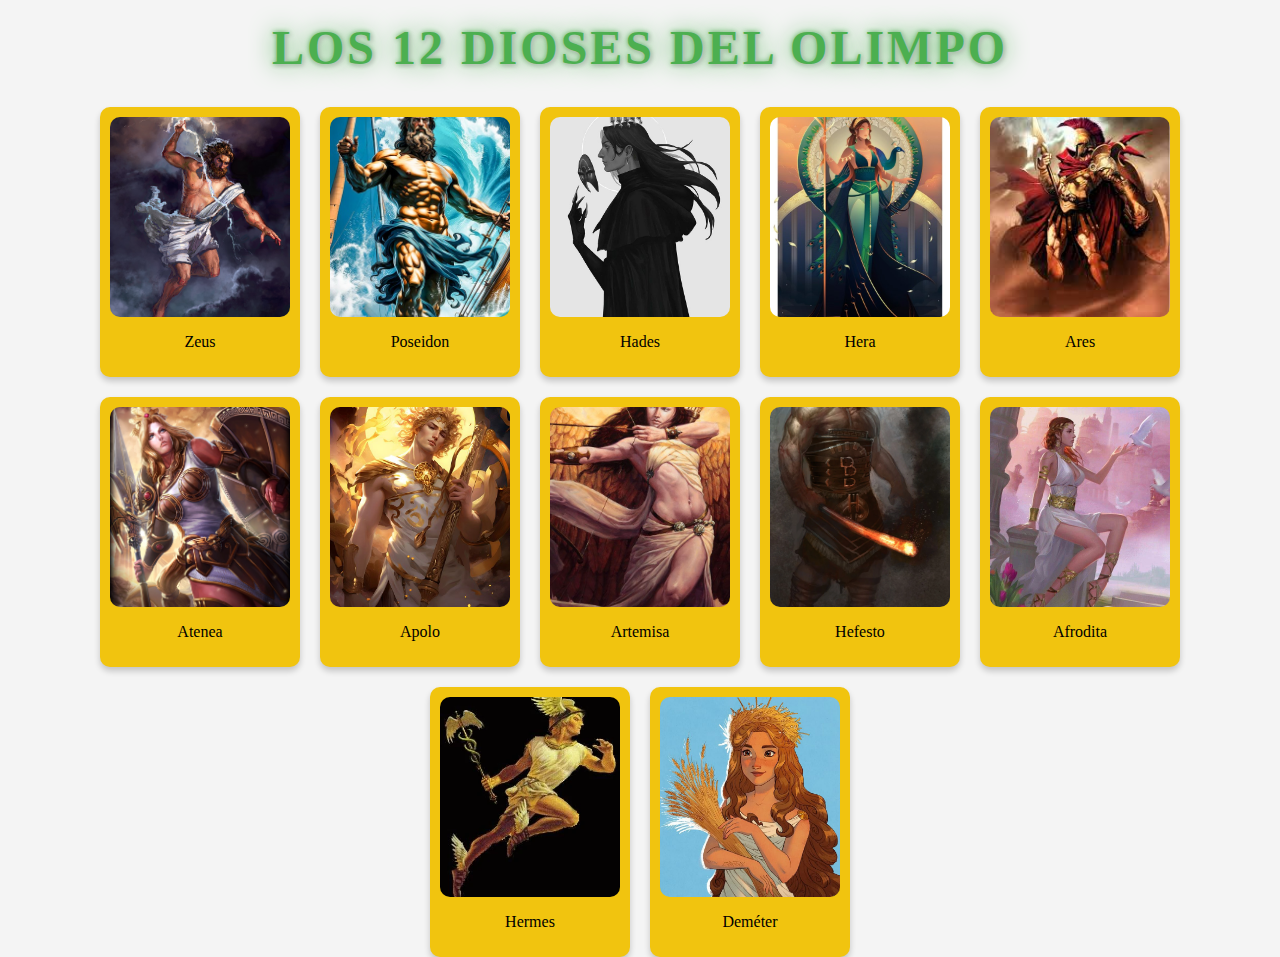
==== index.html @ 9069d21c "segunda prueba" ====
<html lang="es">
<head>
    <meta charset="UTF-8">
    <meta name="viewport" content="width=device-width, initial-scale=1.0">
    <title>Dioses del Olimpo</title>
    <!-- Cambiar la ruta del CSS -->
    <link rel="stylesheet" href="stilos/styless.css">
</head>
<body>
    <!-- Sonido de fondo en bucle -->
    <audio id="olympus-sound" loop autoplay>
        <!-- Cambiar la ruta del sonido -->
        <source src="sonido/olympus-sound.mp3" type="audio/mp3">
        Tu navegador no soporta la etiqueta de audio.
    </audio>

    <h1>Los 12 Dioses del Olimpo</h1>
    <div class="tarjetas-container" id="tarjetasContainer"></div>
    
    <div id="modal" class="modal oculto" onclick="cerrarModal(event)">
        <div class="modal-contenido">
            <span class="cerrar" onclick="cerrarModal()">&times;</span>
            <img id="modalImagen" src="" alt="Imagen del Dios">
            <h1 id="modalNombre"></h1>
            <p id="modalDescripcion"></p>
            <button id="masInfoBtn">Más información</button>
        </div>
    </div>
    
    <!-- Cambiar la ruta del script -->
    <script src="scripts/script.js" defer></script>
</body>
</html>
---- stilos/styless.css ----
/* Estilo general */
body {
    font-family: 'Creepster', cursive;
    text-align: center;
    background-color: #f4f4f4; /* Fondo suave */
    margin: 0;
    padding: 0;
}

/* Título principal */
h1 {
    color: #4CAF50; /* Verde oscuro */
    font-size: 3rem;
    margin-top: 20px;
    text-transform: uppercase;
    letter-spacing: 3px;
    text-shadow: 2px 2px 4px #c1c1c1, 0 0 25px #4CAF50, 0 0 5px #4CAF50;
}

/* Contenedor de las tarjetas */
.tarjetas-container {
    display: flex;
    flex-wrap: wrap;
    justify-content: center;
    gap: 20px;
    margin-top: 20px;
}

/* Estilo de cada tarjeta */
.tarjeta {
    background-color: #f1c40f; /* Dorado */
    border-radius: 10px;
    padding: 10px;
    box-shadow: 0px 4px 6px rgba(0, 0, 0, 0.2);
    width: 180px; /* Aumentar el tamaño para ajustar las fotos */
    cursor: pointer;
    transition: transform 0.3s ease, box-shadow 0.3s ease;
}

.tarjeta:hover {
    transform: translateY(-10px);
    box-shadow: 0px 6px 15px rgba(0, 0, 0, 0.2);
}

/* Estilo de las imágenes dentro de las tarjetas */
.tarjeta img {
    width: 100%;
    height: 200px; /* Fijar altura para mantener el aspecto */
    object-fit: cover; /* Asegura que las imágenes se mantengan proporcionales */
    border-radius: 10px;
}

/* Título dentro de la tarjeta */
.tarjeta h2 {
    color: #2c3e50;
    font-size: 1.4rem;
    margin: 15px 0 10px;
    background-color: #16a085; /* Verde oscuro */
    padding: 10px 0;
    text-transform: uppercase;
}

/* Modal de información */
.modal {
    display: flex;
    justify-content: center;
    align-items: center;
    position: fixed;
    top: 0;
    left: 0;
    width: 100%;
    height: 100%;
    background: rgba(0, 0, 0, 0.7);
}

.modal-contenido {
    background: white;
    padding: 25px;
    border-radius: 10px;
    text-align: center;
    width: 50%;
    max-width: 800px;
    box-shadow: 0px 4px 6px rgba(0, 0, 0, 0.2);
}

/* Imagen en el modal */
.modal-contenido img {
    width: 200px;
    height: auto;
    border-radius: 10px;
    margin-bottom: 20px;
}

/* Título dentro del modal */
.modal-contenido h1 {
    color: #16a085; /* Verde oscuro */
    font-size: 2rem;
    margin-bottom: 15px;
    text-transform: uppercase;
}

/* Descripción en el modal */
.modal-contenido p {
    font-size: 1.2rem;
    color: #2c3e50;
    margin-bottom: 20px;
}

/* Botón de más información en el modal */
.modal-contenido button {
    background-color: #f39c12; /* Dorado brillante */
    color: white;
    border: none;
    padding: 12px 25px;
    font-size: 1rem;
    border-radius: 5px;
    cursor: pointer;
    transition: background-color 0.3s ease;
}

.modal-contenido button:hover {
    background-color: #e67e22; /* Naranja oscuro */
}

/* Estilo para el botón de cerrar el modal */
.cerrar {
    font-size: 2rem;
    color: #2c3e50;
    cursor: pointer;
    position: absolute;
    top: 10px;
    right: 10px;
    transition: color 0.3s ease;
}

.cerrar:hover {
    color: #e74c3c; /* Rojo */
}

/* Estilo oculto para el modal */
.oculto {
    display: none;
}
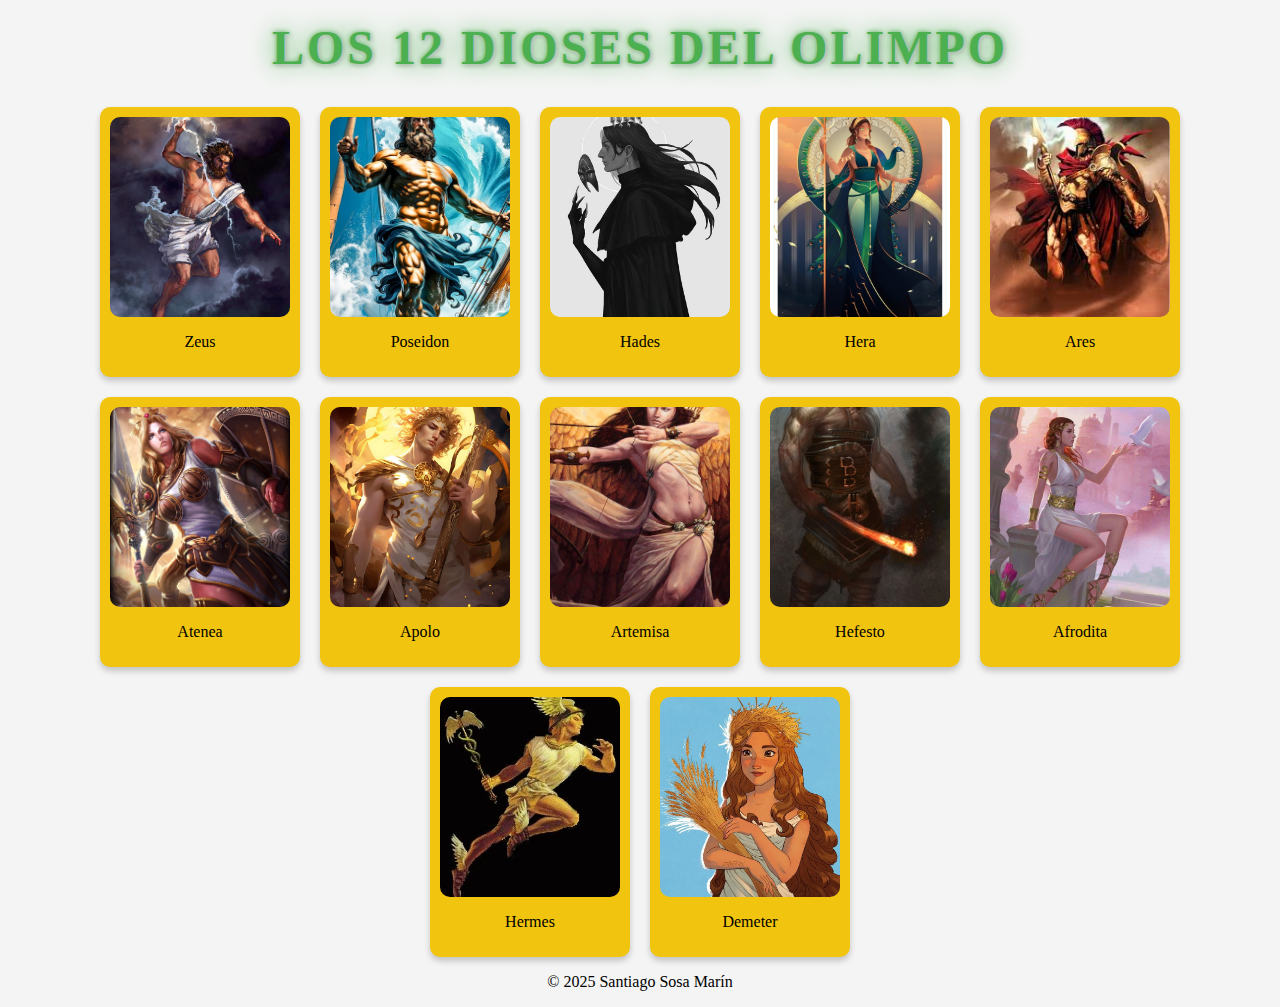
==== commit e6a12c1b: "nombre" ====
--- a/index.html
+++ b/index.html
@@ -26,7 +26,9 @@
             <button id="masInfoBtn">Más información</button>
         </div>
     </div>
-    
+    <footer>
+        <p>&copy; 2025 Santiago Sosa Marín</p>
+    </footer>
     <!-- Cambiar la ruta del script -->
     <script src="scripts/script.js" defer></script>
 </body>
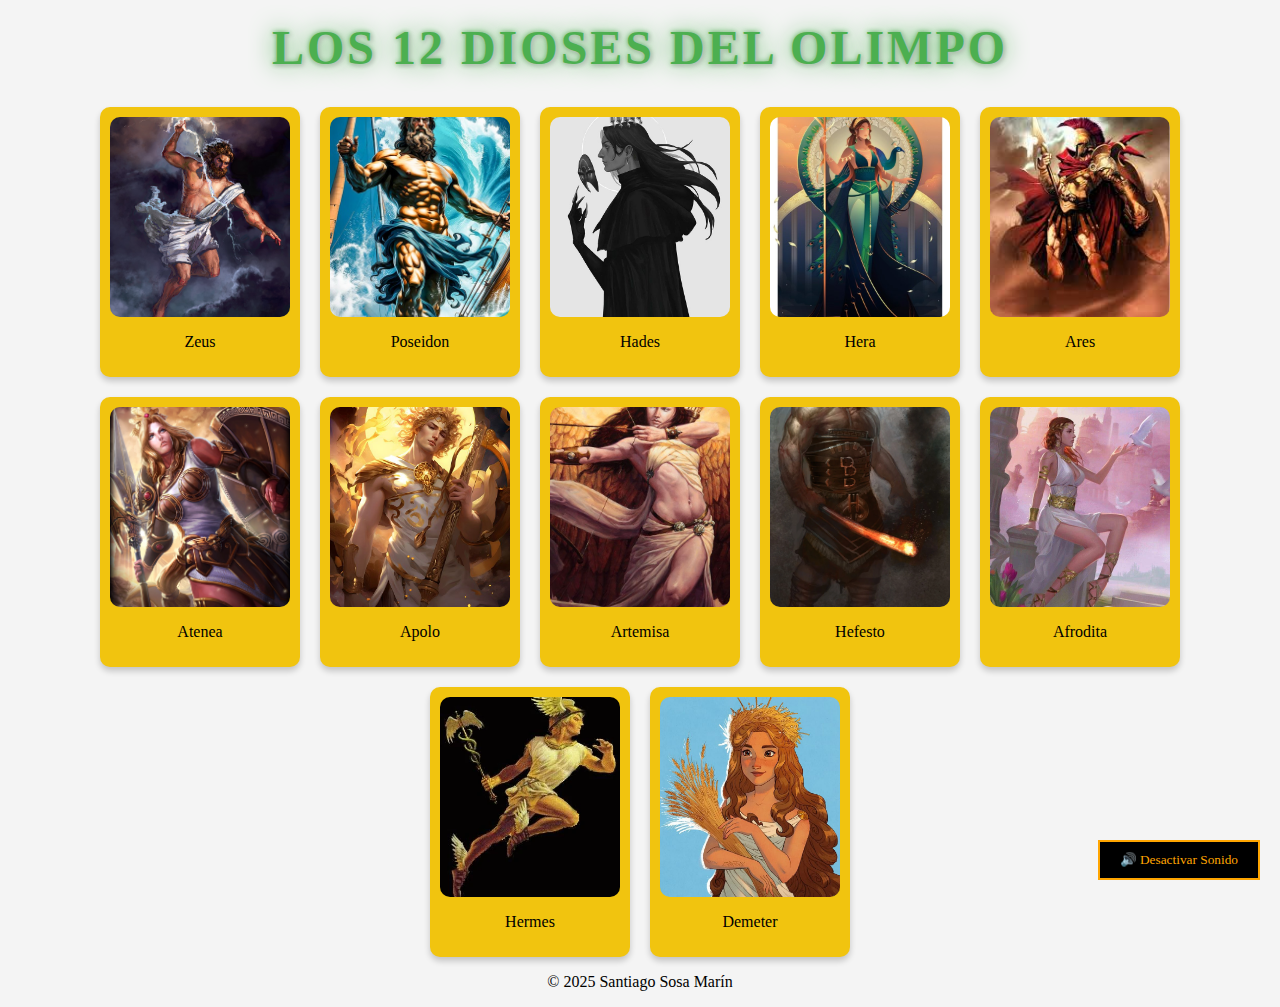
==== commit 5f7c4b8f: "proyecto terminado" ====
--- a/index.html
+++ b/index.html
@@ -7,11 +7,9 @@
     <link rel="stylesheet" href="stilos/styless.css">
 </head>
 <body>
-    <!-- Sonido de fondo en bucle -->
-    <audio id="olympus-sound" loop autoplay>
-        <!-- Cambiar la ruta del sonido -->
-        <source src="sonido/olympus-sound.mp3" type="audio/mp3">
-        Tu navegador no soporta la etiqueta de audio.
+
+    <audio autoplay loop muted>
+        <source src="sounds/sky.mp3" type="audio/mpeg">
     </audio>
 
     <h1>Los 12 Dioses del Olimpo</h1>
@@ -26,10 +24,15 @@
             <button id="masInfoBtn">Más información</button>
         </div>
     </div>
+
+    <footer>
+        <button id="botonSonido" class="btn-sonido">🔊 Desactivar Sonido</button>
+    </footer>
+
+
     <footer>
         <p>&copy; 2025 Santiago Sosa Marín</p>
     </footer>
-    <!-- Cambiar la ruta del script -->
     <script src="scripts/script.js" defer></script>
 </body>
 </html>
--- a/stilos/styless.css
+++ b/stilos/styless.css
@@ -142,3 +142,33 @@
     display: none;
 }
 
+
+
+
+.btn-sonido {
+    position: fixed;
+    bottom: 20px;
+    right: 20px;
+    padding: 10px 20px;
+    background-color: black;
+    color: orange;
+    border: 2px solid orange;
+    font-family: 'Creepster', cursive;
+    cursor: pointer;
+    z-index: 1000;
+    transition: background-color 0.3s, transform 0.3s;
+}
+
+.btn-sonido:hover {
+    background-color: orange;
+    color: black;
+    transform: scale(1.1);
+}
+@media (max-width: 768px) {
+    .btn-sonido {
+        padding: 8px 16px;
+        font-size: 14px;
+        bottom: 10px;
+        right: 10px;
+    }
+}